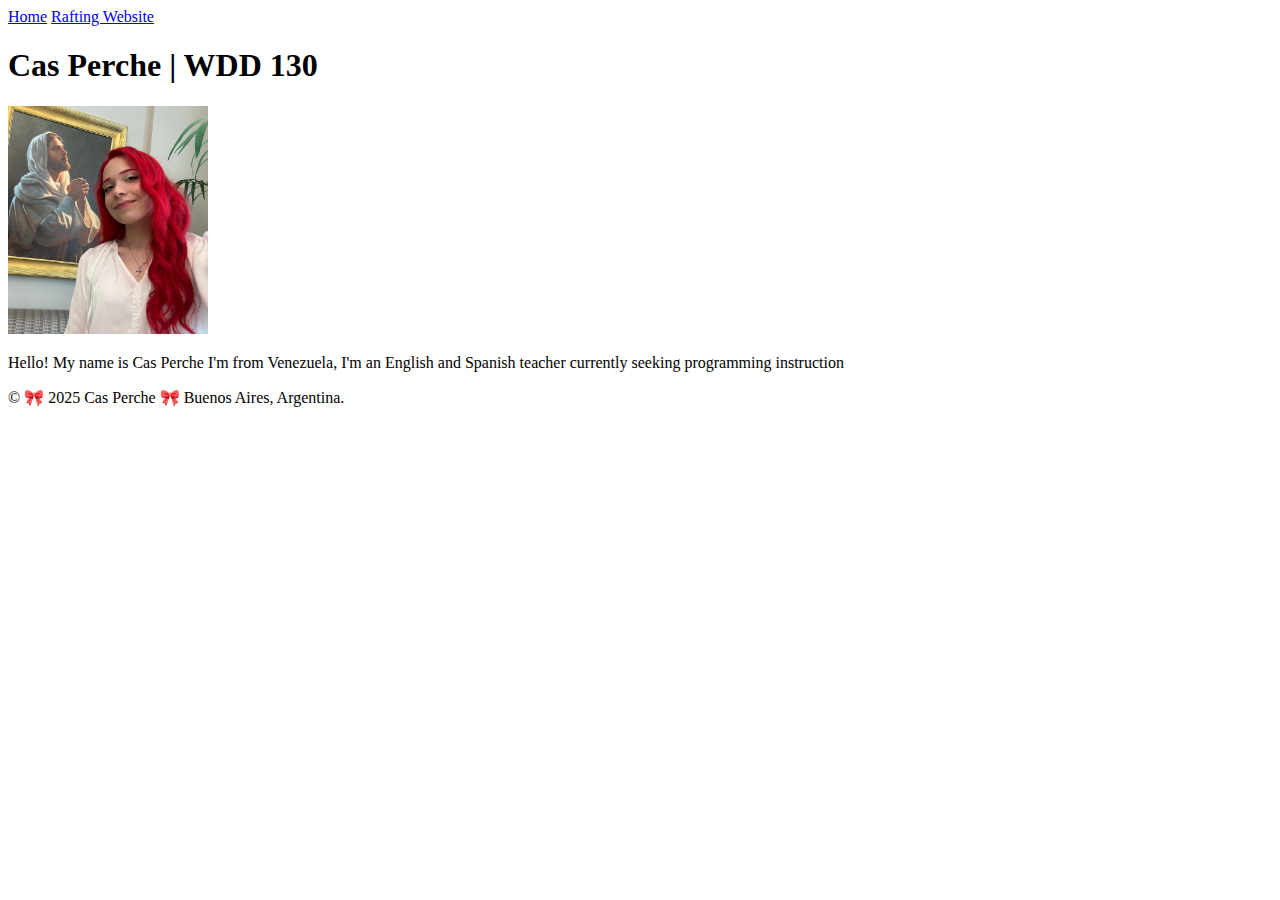
==== index.html @ 95a92a59 "first commit" ====
<!DOCTYPE html>
<html lang="en">
<head>
    <meta charset="UTF-8">
    <meta name="viewport" content="width=device-width, initial-scale=1.0">
    <title>Cas Perche - WDD130 </title>
</head>
<body>
    <header>
        <nav>
            <a href="#">Home</a>
            <a href="wwr/">Rafting Website</a>
        </nav>
    </header>

    <main>
        <h1>Cas Perche | WDD 130</h1>
<img src="profile.jpg" alt="Hello, my name is Cas Perche" width="200">
<p> </p>
<p>Hello! My name is Cas Perche I'm from Venezuela, I'm an English and Spanish teacher currently seeking programming instruction</p>
    </main>

    <footer>
        <p>&copy; 🎀 2025 Cas Perche 🎀 Buenos Aires, Argentina. </p>
    </footer>
</body>
</html>
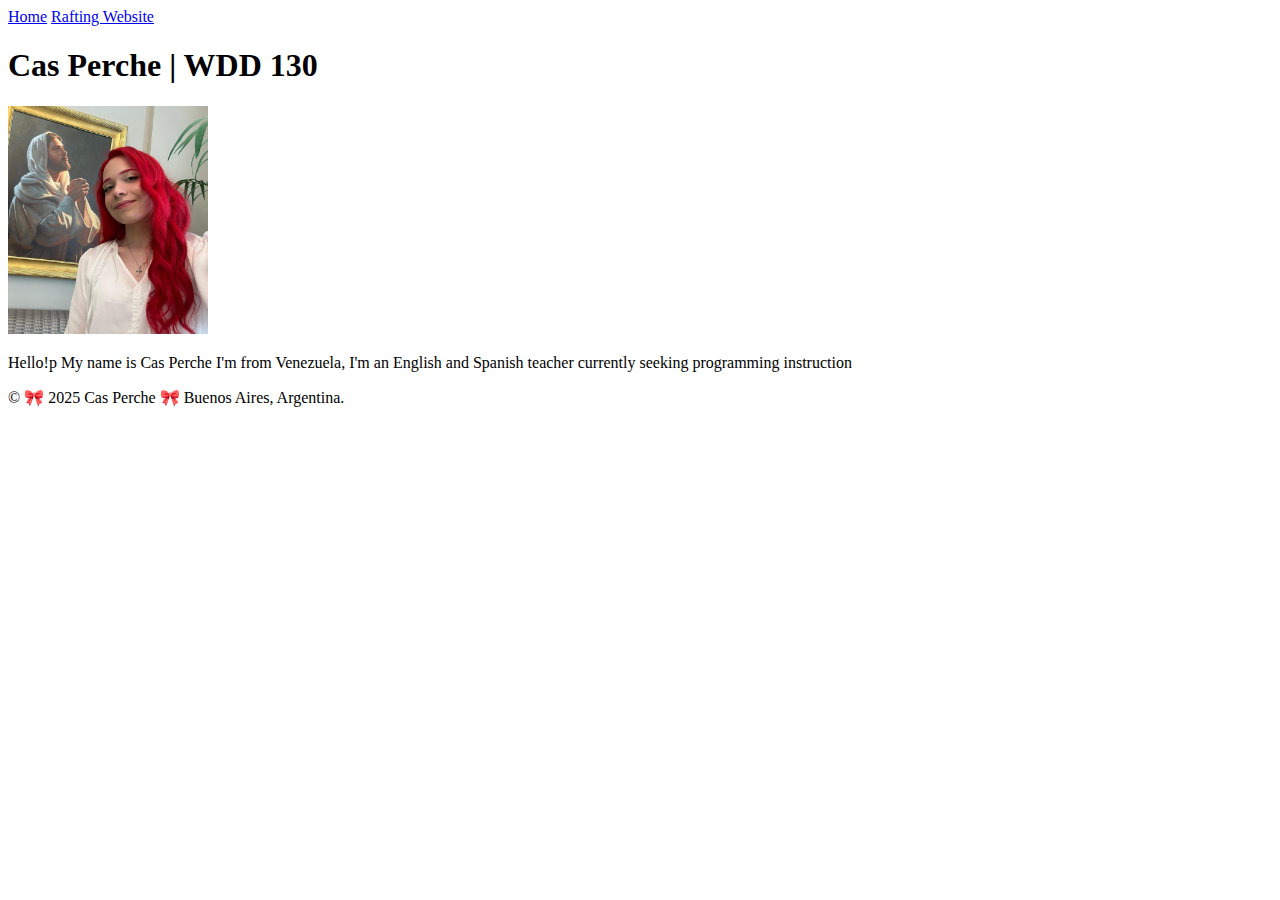
==== commit 245978aa: "commit inicial" ====
--- a/index.html
+++ b/index.html
@@ -16,8 +16,9 @@
     <main>
         <h1>Cas Perche | WDD 130</h1>
 <img src="profile.jpg" alt="Hello, my name is Cas Perche" width="200">
-<p> </p>
-<p>Hello! My name is Cas Perche I'm from Venezuela, I'm an English and Spanish teacher currently seeking programming instruction</p>
+<p>
+    Hello!p My name is Cas Perche I'm from Venezuela, I'm an English and Spanish teacher currently seeking programming instruction
+</p>
     </main>
 
     <footer>
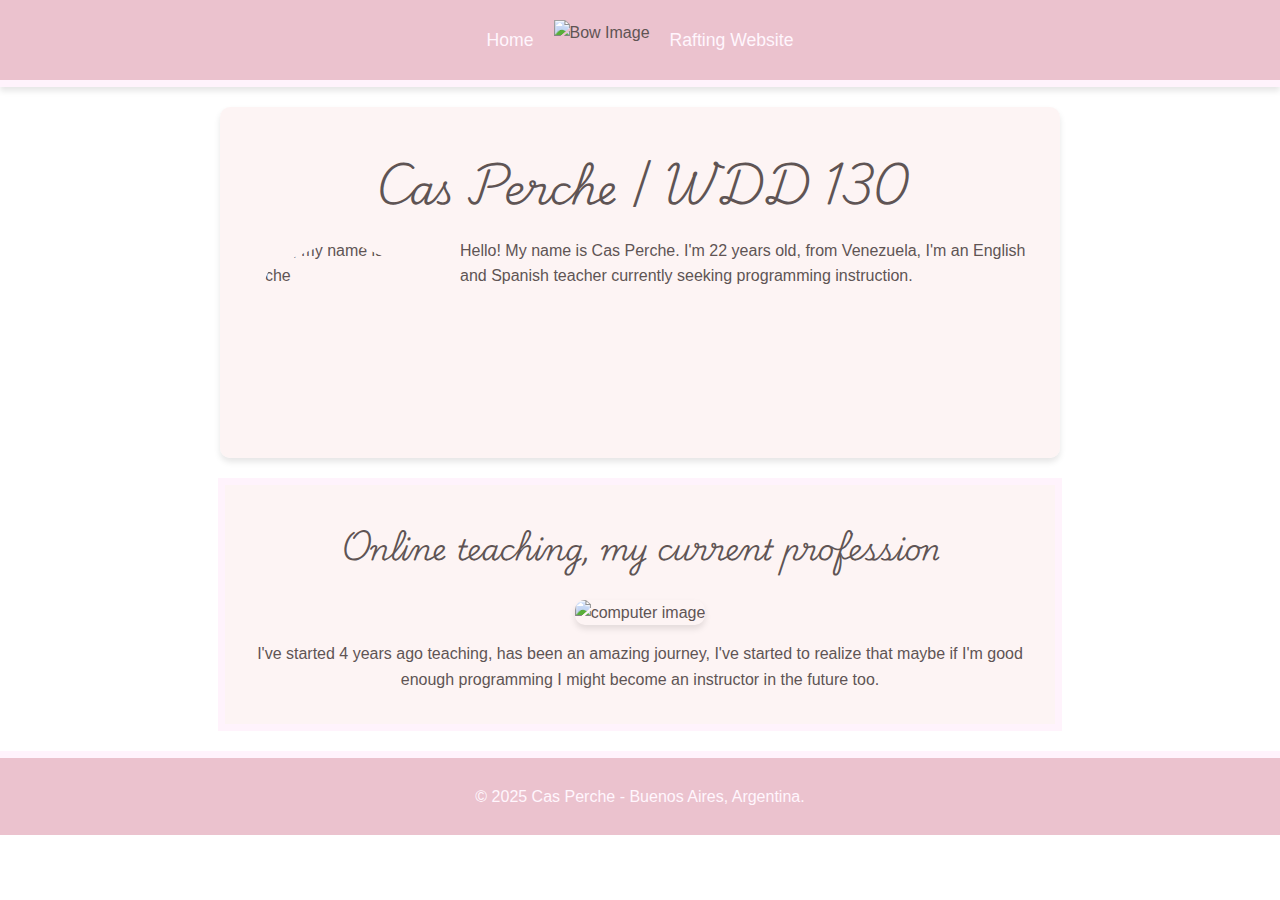
==== commit 192136a3: "week 02" ====
--- a/index.html
+++ b/index.html
@@ -3,28 +3,49 @@
 <head>
     <meta charset="UTF-8">
     <meta name="viewport" content="width=device-width, initial-scale=1.0">
-    <title>Cas Perche - WDD130 </title>
+    <meta name="description" content="Cas Perche's homepage for WDD 130. A portfolio showcasing my journey in web development.">
+    <meta name="author" content="Cas Perche">
+    <title>Cas Perche - WDD130</title>
+
+    <!-- Add Playwrite IN font link -->
+    <link rel="preconnect" href="https://fonts.googleapis.com">
+    <link rel="preconnect" href="https://fonts.gstatic.com" crossorigin>
+    <link href="https://fonts.googleapis.com/css2?family=Playwrite+IN:wght@100..400&display=swap" rel="stylesheet">
+
+    <link rel="stylesheet" href="styles.css">
 </head>
 <body>
     <header>
         <nav>
             <a href="#">Home</a>
+        </nav>
+        <img src="D:/Cas/BYU/wdd130/images/bow.png" alt="Bow Image" class="bow">
+        <nav>
             <a href="wwr/">Rafting Website</a>
         </nav>
     </header>
 
     <main>
-        <h1>Cas Perche | WDD 130</h1>
-<img src="profile.jpg" alt="Hello, my name is Cas Perche" width="200">
-<p>
-    Hello!p My name is Cas Perche I'm from Venezuela, I'm an English and Spanish teacher currently seeking programming instruction
-</p>
+        <h1 class="playwrite-in-title">Cas Perche | WDD 130</h1>
+        <img src="D:/Cas/BYU/wdd130/images/profile.jpg" alt="Hello, my name is Cas Perche" class="profile-pic">
+        <p>
+            Hello! My name is Cas Perche. I'm 22 years old, from Venezuela, I'm an English and Spanish teacher currently seeking programming instruction.
+        </p>
     </main>
 
+    <aside>
+        <h2 class="playwrite-in-title">Online teaching, my current profession</h2>
+        <img src="D:/Cas/BYU/wdd130/images/computer.jpg" alt="computer image" class="aside-img">
+        <p>
+            I've started 4 years ago teaching, has been an amazing journey, I've started to realize that maybe if I'm good enough programming I might become an instructor in the future too.
+        </p>
+    </aside>    
+
     <footer>
-        <p>&copy; 🎀 2025 Cas Perche 🎀 Buenos Aires, Argentina. </p>
+        <p>&copy;  2025 Cas Perche - Buenos Aires, Argentina.</p>
     </footer>
 </body>
 </html>
 
 
+
--- a/styles.css
+++ b/styles.css
@@ -0,0 +1,206 @@
+/* General Styles */
+body {
+    font-family: Arial, sans-serif;
+    line-height: 1.6;
+    margin: 0;
+    padding: 0;
+
+    /* Add a background image */
+    background: url('D:/Cas/BYU/wdd130/images/background.jpg') no-repeat center center fixed;
+    background-size: cover; /* Ensures the image covers the entire viewport */
+}
+
+/* Header Styles */
+header {
+    background: #ebc2ce; /* Soft pink background */
+    color: #5f5454; /* Dark text color */
+    padding: 20px 0; /* Increased padding for better spacing */
+    display: flex; /* Use flexbox for alignment */
+    align-items: center; /* Vertically centers items */
+    justify-content: center; /* Centers all items evenly */
+    box-shadow: 0 4px 6px rgba(0, 0, 0, 0.1); /* Subtle shadow for depth */
+    position: sticky; /* Keeps header at the top */
+    top: 0; /* Aligns sticky header to the top */
+    z-index: 1000; /* Ensures header stays on top of other elements */
+    border-bottom: 7px solid #fff3fc; /* Adds a bottom border */
+}
+
+/* Navigation Container */
+header nav {
+    display: flex; /* Flex container for the links */
+    align-items: center; /* Centers links vertically */
+    gap: 10px; /* Controls the spacing between items */
+}
+
+/* Navigation Links */
+header nav a {
+    color: #fff6fd; /* Dark gray link color */
+    text-decoration: none; /* Removes underline */
+    font-size: 1.1rem; /* Slightly larger font size */
+    font-weight: 500; /* Slightly bolder text */
+    transition: color 0.3s ease, transform 0.3s ease; /* Smooth hover effect */
+}
+
+header nav a:hover {
+    color: #333; /* Darker shade for hover effect */
+    text-decoration: underline; /* Adds underline on hover */
+    transform: scale(1.05); /* Slightly enlarges link on hover */
+}
+
+/* Center Image */
+header img.bow {
+    height: 40px; /* Set the desired height for the bow */
+    width: auto; /* Maintain aspect ratio */
+    margin: 0 20px; /* Adds space between image and links */
+}
+
+/* Main Content Styles */
+main {
+    max-width: 800px;
+    margin: 20px auto;
+    padding: 20px;
+    text-align: left;
+    color: #5f5454;
+    line-height: 1.6;
+    background-color: rgba(253, 241, 241, 0.8); /* Added slight background for readability */
+    border-radius: 10px; /* Rounded corners for aesthetic */
+    box-shadow: 0 4px 6px rgba(0, 0, 0, 0.1); /* Subtle shadow for separation */
+}
+
+/* Apply Playwrite IN font to main title */
+.playwrite-in-title {
+    text-align: center; /* Center-aligns the title */
+    margin-bottom: 20px; /* Adds spacing below the title */
+    font-family: 'Playwrite IN', serif; /* Apply Playwrite IN font */
+    font-optical-sizing: auto;
+    font-weight: 300; /* Adjust weight if needed */
+    font-size: 2.5rem; /* Main title font size */
+    color: #5f5454; /* Optional: Set a color for the title */
+}
+
+/* Adjust the size for the aside title */
+aside h2.playwrite-in-title {
+    font-size: 1.8rem; /* Smaller font size for the aside title */
+    font-weight: 300; /* Keep the same weight for consistency */
+    color: #5f5454; /* Optional: Set a color for the title */
+}
+
+/* Profile Image: Updated to Display a Heptagon Shape with Border */
+main img.profile-pic {
+    float: left; /* Float image to the left */
+    width: 200px; /* Fixed width for consistent appearance */
+    height: 200px; /* Fixed height for consistent aspect ratio */
+    margin-right: 20px; /* Add space between the image and the text */
+    object-fit: cover; /* Ensures the image fits proportionally within the shape */
+    box-sizing: border-box; /* Ensures border is included in the box size */
+
+    /* Applying clip-path to create a heptagon shape */
+    clip-path: polygon(
+        50% 0%,      /* Top vertex */
+        85% 15%,     /* Upper-right */
+        100% 50%,    /* Middle-right */
+        85% 85%,     /* Lower-right */
+        50% 100%,    /* Bottom */
+        15% 85%,     /* Lower-left */
+        0% 50%,      /* Middle-left */
+        15% 15%      /* Upper-left (optional for smooth connection) */
+    );
+    -webkit-clip-path: polygon(
+        50% 0%, 
+        85% 15%, 
+        100% 50%, 
+        85% 85%, 
+        50% 100%, 
+        15% 85%, 
+        0% 50%, 
+        15% 15%
+    );
+
+}
+
+/* Apply styles for when the profile image is not floating */
+@media (max-width: 600px) {
+    main img.profile-pic {
+        float: none; /* Remove float on smaller screens */
+        display: block;
+        margin: 0 auto 20px auto; /* Center the image */
+    }
+}
+
+/* Apply styles for when the profile image is not floating */
+@media (max-width: 600px) {
+    main img.profile-pic {
+        float: none; /* Remove float on smaller screens */
+        display: block;
+        margin: 0 auto 20px auto; /* Center the image */
+    }
+}
+
+/* Apply styles for when the profile image is not floating */
+@media (max-width: 600px) {
+    main img.profile-pic {
+        float: none; /* Remove float on smaller screens */
+        display: block;
+        margin: 0 auto 20px auto; /* Center the image */
+    }
+}
+
+/* Reset paragraph padding for cleaner layout */
+main p {
+    padding: 0;
+}
+
+/* Added clearfix for floated elements */
+main::after {
+    content: "";
+    display: table;
+    clear: both;
+}
+
+/* Aside Styles */
+aside {
+    width: 90%;
+    max-width: 800px;
+    margin: 20px auto;
+    border: 7px solid #fff3fc;
+    padding: 15px;
+    background-color:  rgba(253, 241, 241, 0.8);
+    color: #5f5454;
+    text-align: center;
+}
+
+aside img.aside-img {
+    width: 200px;
+    height: auto;
+    margin-top: 10px;
+    border-radius: 10px;
+    /* Added a subtle shadow for the image */
+    box-shadow: 0 4px 6px rgba(0, 0, 0, 0.1);
+}
+
+/* Footer Styles */
+footer {
+    clear: both; /* Ensure footer is below floated elements */
+    margin-top: 20px;
+    border-top: 7px solid #fff3fc;
+    text-align: center;
+    padding: 10px;
+    background-color: #ebc2ce;
+    color: #fff6fd;
+}
+
+/* Media Query for Smaller Screens */
+@media (max-width: 600px) {
+    /* Adjust profile image for smaller screens */
+    main img.profile-pic {
+        float: none; /* Remove float on smaller screens */
+        display: block;
+        margin: 0 auto 20px auto; /* Center the image */
+    }
+
+    /* Reduce aside image size on smaller screens */
+    aside img.aside-img {
+        width: 150px;
+    }
+}
+
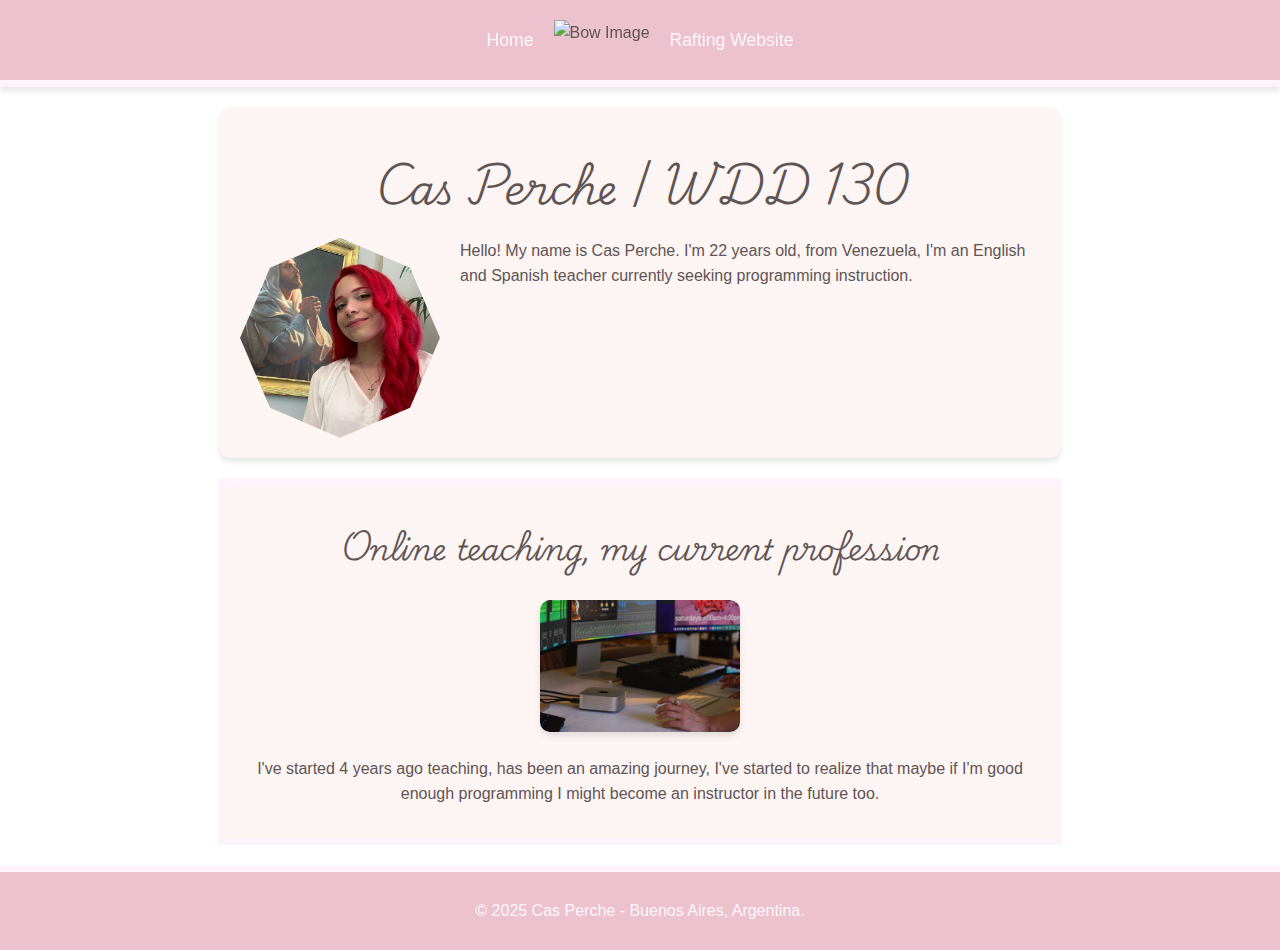
==== commit f8807f34: "week 02" ====
--- a/index.html
+++ b/index.html
@@ -12,14 +12,14 @@
     <link rel="preconnect" href="https://fonts.gstatic.com" crossorigin>
     <link href="https://fonts.googleapis.com/css2?family=Playwrite+IN:wght@100..400&display=swap" rel="stylesheet">
 
-    <link rel="stylesheet" href="styles.css">
+    <link rel="stylesheet" href="styles/styles.css">
 </head>
 <body>
     <header>
         <nav>
             <a href="#">Home</a>
         </nav>
-        <img src="D:/Cas/BYU/wdd130/images/bow.png" alt="Bow Image" class="bow">
+        <img src="images/bow.png" alt="Bow Image" class="bow">
         <nav>
             <a href="wwr/">Rafting Website</a>
         </nav>
@@ -27,7 +27,7 @@
 
     <main>
         <h1 class="playwrite-in-title">Cas Perche | WDD 130</h1>
-        <img src="D:/Cas/BYU/wdd130/images/profile.jpg" alt="Hello, my name is Cas Perche" class="profile-pic">
+        <img src="images/profile.jpg" alt="Hello, my name is Cas Perche" class="profile-pic">
         <p>
             Hello! My name is Cas Perche. I'm 22 years old, from Venezuela, I'm an English and Spanish teacher currently seeking programming instruction.
         </p>
@@ -35,7 +35,7 @@
 
     <aside>
         <h2 class="playwrite-in-title">Online teaching, my current profession</h2>
-        <img src="D:/Cas/BYU/wdd130/images/computer.jpg" alt="computer image" class="aside-img">
+        <img src="images/computer.jpg" alt="computer image" class="aside-img">
         <p>
             I've started 4 years ago teaching, has been an amazing journey, I've started to realize that maybe if I'm good enough programming I might become an instructor in the future too.
         </p>
--- a/styles/styles.css
+++ b/styles/styles.css
@@ -0,0 +1,206 @@
+/* General Styles */
+body {
+    font-family: Arial, sans-serif;
+    line-height: 1.6;
+    margin: 0;
+    padding: 0;
+
+    /* Add a background image */
+    background: url('D:/Cas/BYU/wdd130/images/background.jpg') no-repeat center center fixed;
+    background-size: cover; /* Ensures the image covers the entire viewport */
+}
+
+/* Header Styles */
+header {
+    background: #ebc2ce; /* Soft pink background */
+    color: #5f5454; /* Dark text color */
+    padding: 20px 0; /* Increased padding for better spacing */
+    display: flex; /* Use flexbox for alignment */
+    align-items: center; /* Vertically centers items */
+    justify-content: center; /* Centers all items evenly */
+    box-shadow: 0 4px 6px rgba(0, 0, 0, 0.1); /* Subtle shadow for depth */
+    position: sticky; /* Keeps header at the top */
+    top: 0; /* Aligns sticky header to the top */
+    z-index: 1000; /* Ensures header stays on top of other elements */
+    border-bottom: 7px solid #fff3fc; /* Adds a bottom border */
+}
+
+/* Navigation Container */
+header nav {
+    display: flex; /* Flex container for the links */
+    align-items: center; /* Centers links vertically */
+    gap: 10px; /* Controls the spacing between items */
+}
+
+/* Navigation Links */
+header nav a {
+    color: #fff6fd; /* Dark gray link color */
+    text-decoration: none; /* Removes underline */
+    font-size: 1.1rem; /* Slightly larger font size */
+    font-weight: 500; /* Slightly bolder text */
+    transition: color 0.3s ease, transform 0.3s ease; /* Smooth hover effect */
+}
+
+header nav a:hover {
+    color: #333; /* Darker shade for hover effect */
+    text-decoration: underline; /* Adds underline on hover */
+    transform: scale(1.05); /* Slightly enlarges link on hover */
+}
+
+/* Center Image */
+header img.bow {
+    height: 40px; /* Set the desired height for the bow */
+    width: auto; /* Maintain aspect ratio */
+    margin: 0 20px; /* Adds space between image and links */
+}
+
+/* Main Content Styles */
+main {
+    max-width: 800px;
+    margin: 20px auto;
+    padding: 20px;
+    text-align: left;
+    color: #5f5454;
+    line-height: 1.6;
+    background-color: rgba(253, 241, 241, 0.8); /* Added slight background for readability */
+    border-radius: 10px; /* Rounded corners for aesthetic */
+    box-shadow: 0 4px 6px rgba(0, 0, 0, 0.1); /* Subtle shadow for separation */
+}
+
+/* Apply Playwrite IN font to main title */
+.playwrite-in-title {
+    text-align: center; /* Center-aligns the title */
+    margin-bottom: 20px; /* Adds spacing below the title */
+    font-family: 'Playwrite IN', serif; /* Apply Playwrite IN font */
+    font-optical-sizing: auto;
+    font-weight: 300; /* Adjust weight if needed */
+    font-size: 2.5rem; /* Main title font size */
+    color: #5f5454; /* Optional: Set a color for the title */
+}
+
+/* Adjust the size for the aside title */
+aside h2.playwrite-in-title {
+    font-size: 1.8rem; /* Smaller font size for the aside title */
+    font-weight: 300; /* Keep the same weight for consistency */
+    color: #5f5454; /* Optional: Set a color for the title */
+}
+
+/* Profile Image: Updated to Display a Heptagon Shape with Border */
+main img.profile-pic {
+    float: left; /* Float image to the left */
+    width: 200px; /* Fixed width for consistent appearance */
+    height: 200px; /* Fixed height for consistent aspect ratio */
+    margin-right: 20px; /* Add space between the image and the text */
+    object-fit: cover; /* Ensures the image fits proportionally within the shape */
+    box-sizing: border-box; /* Ensures border is included in the box size */
+
+    /* Applying clip-path to create a heptagon shape */
+    clip-path: polygon(
+        50% 0%,      /* Top vertex */
+        85% 15%,     /* Upper-right */
+        100% 50%,    /* Middle-right */
+        85% 85%,     /* Lower-right */
+        50% 100%,    /* Bottom */
+        15% 85%,     /* Lower-left */
+        0% 50%,      /* Middle-left */
+        15% 15%      /* Upper-left (optional for smooth connection) */
+    );
+    -webkit-clip-path: polygon(
+        50% 0%, 
+        85% 15%, 
+        100% 50%, 
+        85% 85%, 
+        50% 100%, 
+        15% 85%, 
+        0% 50%, 
+        15% 15%
+    );
+
+}
+
+/* Apply styles for when the profile image is not floating */
+@media (max-width: 600px) {
+    main img.profile-pic {
+        float: none; /* Remove float on smaller screens */
+        display: block;
+        margin: 0 auto 20px auto; /* Center the image */
+    }
+}
+
+/* Apply styles for when the profile image is not floating */
+@media (max-width: 600px) {
+    main img.profile-pic {
+        float: none; /* Remove float on smaller screens */
+        display: block;
+        margin: 0 auto 20px auto; /* Center the image */
+    }
+}
+
+/* Apply styles for when the profile image is not floating */
+@media (max-width: 600px) {
+    main img.profile-pic {
+        float: none; /* Remove float on smaller screens */
+        display: block;
+        margin: 0 auto 20px auto; /* Center the image */
+    }
+}
+
+/* Reset paragraph padding for cleaner layout */
+main p {
+    padding: 0;
+}
+
+/* Added clearfix for floated elements */
+main::after {
+    content: "";
+    display: table;
+    clear: both;
+}
+
+/* Aside Styles */
+aside {
+    width: 90%;
+    max-width: 800px;
+    margin: 20px auto;
+    border: 7px solid #fff3fc;
+    padding: 15px;
+    background-color:  rgba(253, 241, 241, 0.8);
+    color: #5f5454;
+    text-align: center;
+}
+
+aside img.aside-img {
+    width: 200px;
+    height: auto;
+    margin-top: 10px;
+    border-radius: 10px;
+    /* Added a subtle shadow for the image */
+    box-shadow: 0 4px 6px rgba(0, 0, 0, 0.1);
+}
+
+/* Footer Styles */
+footer {
+    clear: both; /* Ensure footer is below floated elements */
+    margin-top: 20px;
+    border-top: 7px solid #fff3fc;
+    text-align: center;
+    padding: 10px;
+    background-color: #ebc2ce;
+    color: #fff6fd;
+}
+
+/* Media Query for Smaller Screens */
+@media (max-width: 600px) {
+    /* Adjust profile image for smaller screens */
+    main img.profile-pic {
+        float: none; /* Remove float on smaller screens */
+        display: block;
+        margin: 0 auto 20px auto; /* Center the image */
+    }
+
+    /* Reduce aside image size on smaller screens */
+    aside img.aside-img {
+        width: 150px;
+    }
+}
+
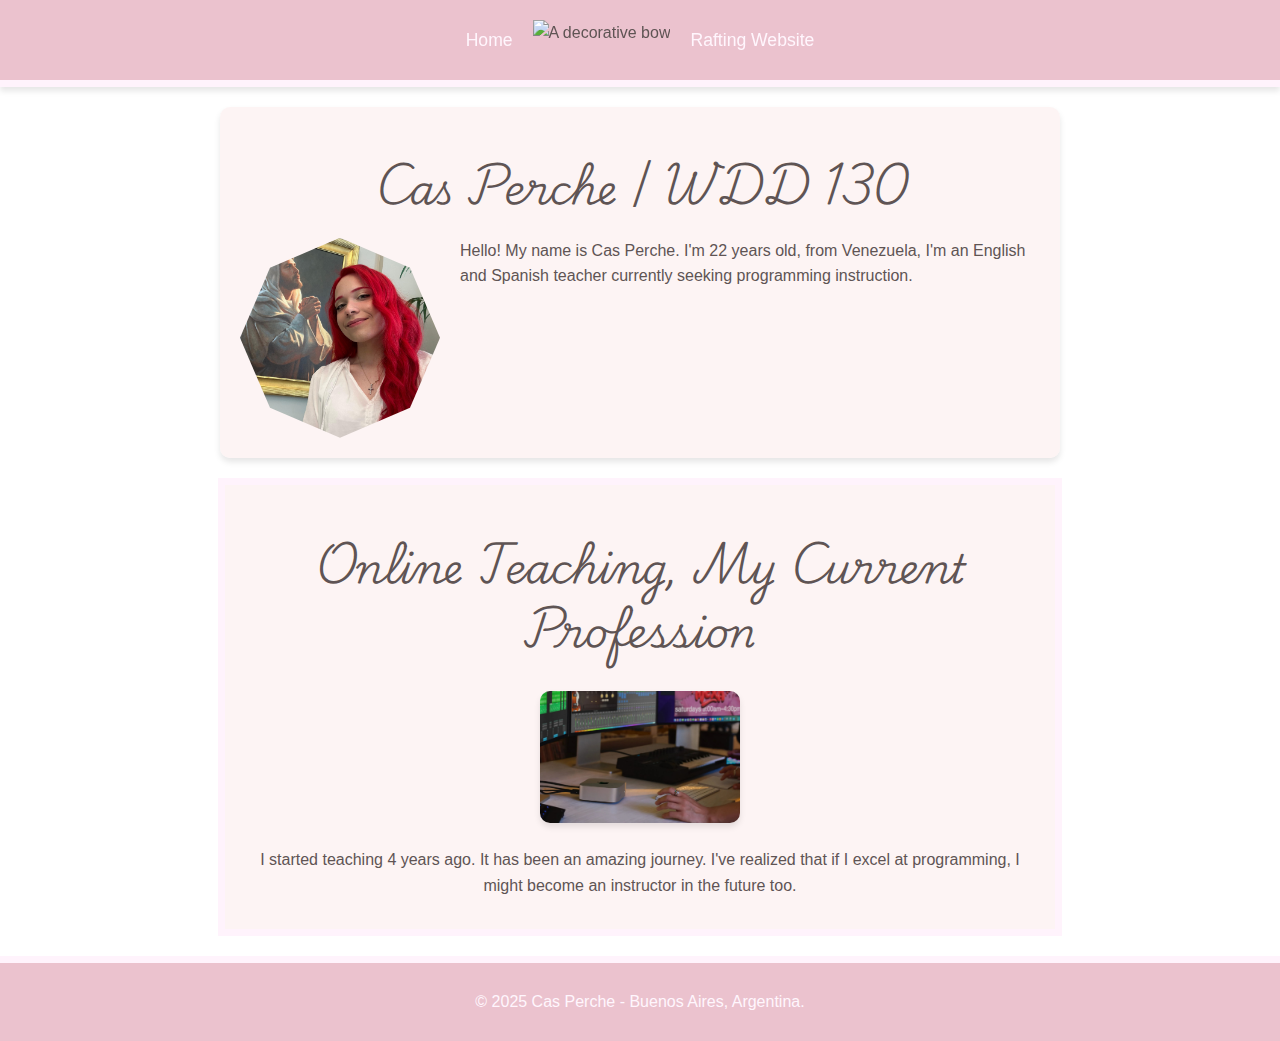
==== commit e602a033: "Week 02 fix" ====
--- a/index.html
+++ b/index.html
@@ -15,37 +15,34 @@
     <link rel="stylesheet" href="styles/styles.css">
 </head>
 <body>
-    <header>
-        <nav>
+    <header role="banner">
+        <nav role="navigation">
             <a href="#">Home</a>
         </nav>
-        <img src="images/bow.png" alt="Bow Image" class="bow">
-        <nav>
+        <img src="images/bow.png" alt="A decorative bow" class="bow">
+        <nav role="navigation">
             <a href="wwr/">Rafting Website</a>
         </nav>
     </header>
 
-    <main>
+    <main role="main">
         <h1 class="playwrite-in-title">Cas Perche | WDD 130</h1>
-        <img src="images/profile.jpg" alt="Hello, my name is Cas Perche" class="profile-pic">
+        <img src="images/profile.jpg" alt="Cas Perche's profile picture" class="profile-pic">
         <p>
             Hello! My name is Cas Perche. I'm 22 years old, from Venezuela, I'm an English and Spanish teacher currently seeking programming instruction.
         </p>
     </main>
 
     <aside>
-        <h2 class="playwrite-in-title">Online teaching, my current profession</h2>
-        <img src="images/computer.jpg" alt="computer image" class="aside-img">
+        <h2 class="playwrite-in-title">Online Teaching, My Current Profession</h2>
+        <img src="images/computer.jpg" alt="A computer on a desk" class="aside-img">
         <p>
-            I've started 4 years ago teaching, has been an amazing journey, I've started to realize that maybe if I'm good enough programming I might become an instructor in the future too.
+            I started teaching 4 years ago. It has been an amazing journey. I've realized that if I excel at programming, I might become an instructor in the future too.
         </p>
     </aside>    
 
     <footer>
-        <p>&copy;  2025 Cas Perche - Buenos Aires, Argentina.</p>
+        <p>&copy; 2025 Cas Perche - Buenos Aires, Argentina.</p>
     </footer>
 </body>
 </html>
-
-
-
--- a/styles/styles.css
+++ b/styles/styles.css
@@ -4,54 +4,47 @@
     line-height: 1.6;
     margin: 0;
     padding: 0;
-
-    /* Add a background image */
-    background: url('D:/Cas/BYU/wdd130/images/background.jpg') no-repeat center center fixed;
-    background-size: cover; /* Ensures the image covers the entire viewport */
 }
 
 /* Header Styles */
 header {
-    background: #ebc2ce; /* Soft pink background */
-    color: #5f5454; /* Dark text color */
-    padding: 20px 0; /* Increased padding for better spacing */
-    display: flex; /* Use flexbox for alignment */
-    align-items: center; /* Vertically centers items */
-    justify-content: center; /* Centers all items evenly */
-    box-shadow: 0 4px 6px rgba(0, 0, 0, 0.1); /* Subtle shadow for depth */
-    position: sticky; /* Keeps header at the top */
-    top: 0; /* Aligns sticky header to the top */
-    z-index: 1000; /* Ensures header stays on top of other elements */
-    border-bottom: 7px solid #fff3fc; /* Adds a bottom border */
+    background: #ebc2ce;
+    color: #5f5454;
+    padding: 20px 0;
+    display: flex;
+    align-items: center;
+    justify-content: center;
+    box-shadow: 0 4px 6px rgba(0, 0, 0, 0.1);
+    position: sticky;
+    top: 0;
+    z-index: 1000;
+    border-bottom: 7px solid #fff3fc;
 }
 
-/* Navigation Container */
 header nav {
-    display: flex; /* Flex container for the links */
-    align-items: center; /* Centers links vertically */
-    gap: 10px; /* Controls the spacing between items */
+    display: flex;
+    align-items: center;
+    gap: 10px;
 }
 
-/* Navigation Links */
 header nav a {
-    color: #fff6fd; /* Dark gray link color */
-    text-decoration: none; /* Removes underline */
-    font-size: 1.1rem; /* Slightly larger font size */
-    font-weight: 500; /* Slightly bolder text */
-    transition: color 0.3s ease, transform 0.3s ease; /* Smooth hover effect */
+    color: #fff6fd;
+    text-decoration: none;
+    font-size: 1.1rem;
+    font-weight: 500;
+    transition: color 0.3s ease, transform 0.3s ease;
 }
 
 header nav a:hover {
-    color: #333; /* Darker shade for hover effect */
-    text-decoration: underline; /* Adds underline on hover */
-    transform: scale(1.05); /* Slightly enlarges link on hover */
+    color: #333;
+    text-decoration: underline;
+    transform: scale(1.05);
 }
 
-/* Center Image */
 header img.bow {
-    height: 40px; /* Set the desired height for the bow */
-    width: auto; /* Maintain aspect ratio */
-    margin: 0 20px; /* Adds space between image and links */
+    height: 40px;
+    width: auto;
+    margin: 0 20px;
 }
 
 /* Main Content Styles */
@@ -61,96 +54,35 @@
     padding: 20px;
     text-align: left;
     color: #5f5454;
-    line-height: 1.6;
-    background-color: rgba(253, 241, 241, 0.8); /* Added slight background for readability */
-    border-radius: 10px; /* Rounded corners for aesthetic */
-    box-shadow: 0 4px 6px rgba(0, 0, 0, 0.1); /* Subtle shadow for separation */
+    background-color: rgba(253, 241, 241, 0.8);
+    border-radius: 10px;
+    box-shadow: 0 4px 6px rgba(0, 0, 0, 0.1);
 }
 
-/* Apply Playwrite IN font to main title */
 .playwrite-in-title {
-    text-align: center; /* Center-aligns the title */
-    margin-bottom: 20px; /* Adds spacing below the title */
-    font-family: 'Playwrite IN', serif; /* Apply Playwrite IN font */
-    font-optical-sizing: auto;
-    font-weight: 300; /* Adjust weight if needed */
-    font-size: 2.5rem; /* Main title font size */
-    color: #5f5454; /* Optional: Set a color for the title */
+    text-align: center;
+    margin-bottom: 20px;
+    font-family: 'Playwrite IN', serif;
+    font-weight: 300;
+    font-size: 2.5rem;
+    color: #5f5454;
 }
 
-/* Adjust the size for the aside title */
-aside h2.playwrite-in-title {
-    font-size: 1.8rem; /* Smaller font size for the aside title */
-    font-weight: 300; /* Keep the same weight for consistency */
-    color: #5f5454; /* Optional: Set a color for the title */
+/* Profile Image */
+main img.profile-pic {
+    float: left;
+    width: 200px;
+    height: 200px;
+    margin-right: 20px;
+    object-fit: cover;
+    -webkit-clip-path: polygon(50% 0%, 85% 15%, 100% 50%, 85% 85%, 50% 100%, 15% 85%, 0% 50%, 15% 15%);
+    clip-path: polygon(50% 0%, 85% 15%, 100% 50%, 85% 85%, 50% 100%, 15% 85%, 0% 50%, 15% 15%);
 }
 
-/* Profile Image: Updated to Display a Heptagon Shape with Border */
-main img.profile-pic {
-    float: left; /* Float image to the left */
-    width: 200px; /* Fixed width for consistent appearance */
-    height: 200px; /* Fixed height for consistent aspect ratio */
-    margin-right: 20px; /* Add space between the image and the text */
-    object-fit: cover; /* Ensures the image fits proportionally within the shape */
-    box-sizing: border-box; /* Ensures border is included in the box size */
-
-    /* Applying clip-path to create a heptagon shape */
-    clip-path: polygon(
-        50% 0%,      /* Top vertex */
-        85% 15%,     /* Upper-right */
-        100% 50%,    /* Middle-right */
-        85% 85%,     /* Lower-right */
-        50% 100%,    /* Bottom */
-        15% 85%,     /* Lower-left */
-        0% 50%,      /* Middle-left */
-        15% 15%      /* Upper-left (optional for smooth connection) */
-    );
-    -webkit-clip-path: polygon(
-        50% 0%, 
-        85% 15%, 
-        100% 50%, 
-        85% 85%, 
-        50% 100%, 
-        15% 85%, 
-        0% 50%, 
-        15% 15%
-    );
-
-}
-
-/* Apply styles for when the profile image is not floating */
-@media (max-width: 600px) {
-    main img.profile-pic {
-        float: none; /* Remove float on smaller screens */
-        display: block;
-        margin: 0 auto 20px auto; /* Center the image */
-    }
-}
-
-/* Apply styles for when the profile image is not floating */
-@media (max-width: 600px) {
-    main img.profile-pic {
-        float: none; /* Remove float on smaller screens */
-        display: block;
-        margin: 0 auto 20px auto; /* Center the image */
-    }
-}
-
-/* Apply styles for when the profile image is not floating */
-@media (max-width: 600px) {
-    main img.profile-pic {
-        float: none; /* Remove float on smaller screens */
-        display: block;
-        margin: 0 auto 20px auto; /* Center the image */
-    }
-}
-
-/* Reset paragraph padding for cleaner layout */
 main p {
     padding: 0;
 }
 
-/* Added clearfix for floated elements */
 main::after {
     content: "";
     display: table;
@@ -164,7 +96,7 @@
     margin: 20px auto;
     border: 7px solid #fff3fc;
     padding: 15px;
-    background-color:  rgba(253, 241, 241, 0.8);
+    background-color: rgba(253, 241, 241, 0.8);
     color: #5f5454;
     text-align: center;
 }
@@ -174,13 +106,12 @@
     height: auto;
     margin-top: 10px;
     border-radius: 10px;
-    /* Added a subtle shadow for the image */
     box-shadow: 0 4px 6px rgba(0, 0, 0, 0.1);
 }
 
 /* Footer Styles */
 footer {
-    clear: both; /* Ensure footer is below floated elements */
+    clear: both;
     margin-top: 20px;
     border-top: 7px solid #fff3fc;
     text-align: center;
@@ -191,16 +122,13 @@
 
 /* Media Query for Smaller Screens */
 @media (max-width: 600px) {
-    /* Adjust profile image for smaller screens */
     main img.profile-pic {
-        float: none; /* Remove float on smaller screens */
+        float: none;
         display: block;
-        margin: 0 auto 20px auto; /* Center the image */
+        margin: 0 auto 20px auto;
     }
 
-    /* Reduce aside image size on smaller screens */
     aside img.aside-img {
         width: 150px;
     }
-}
-
+}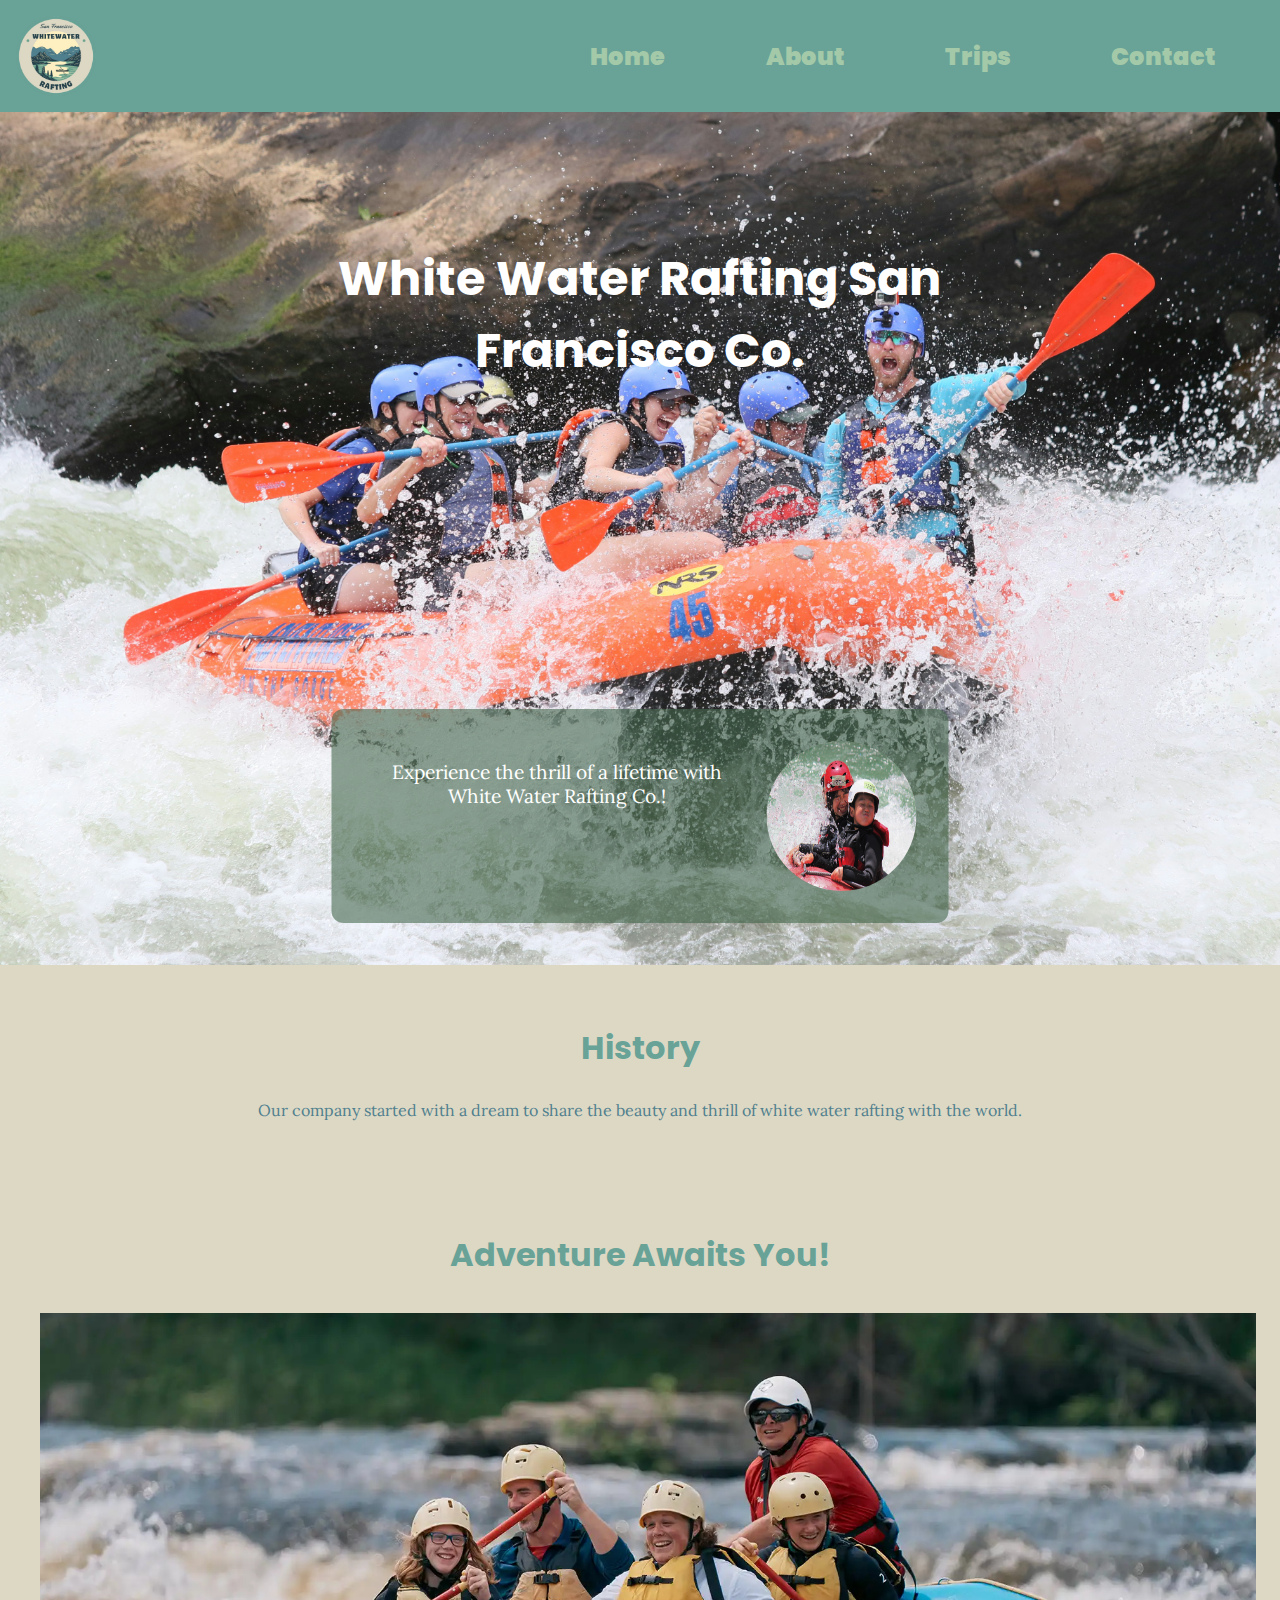
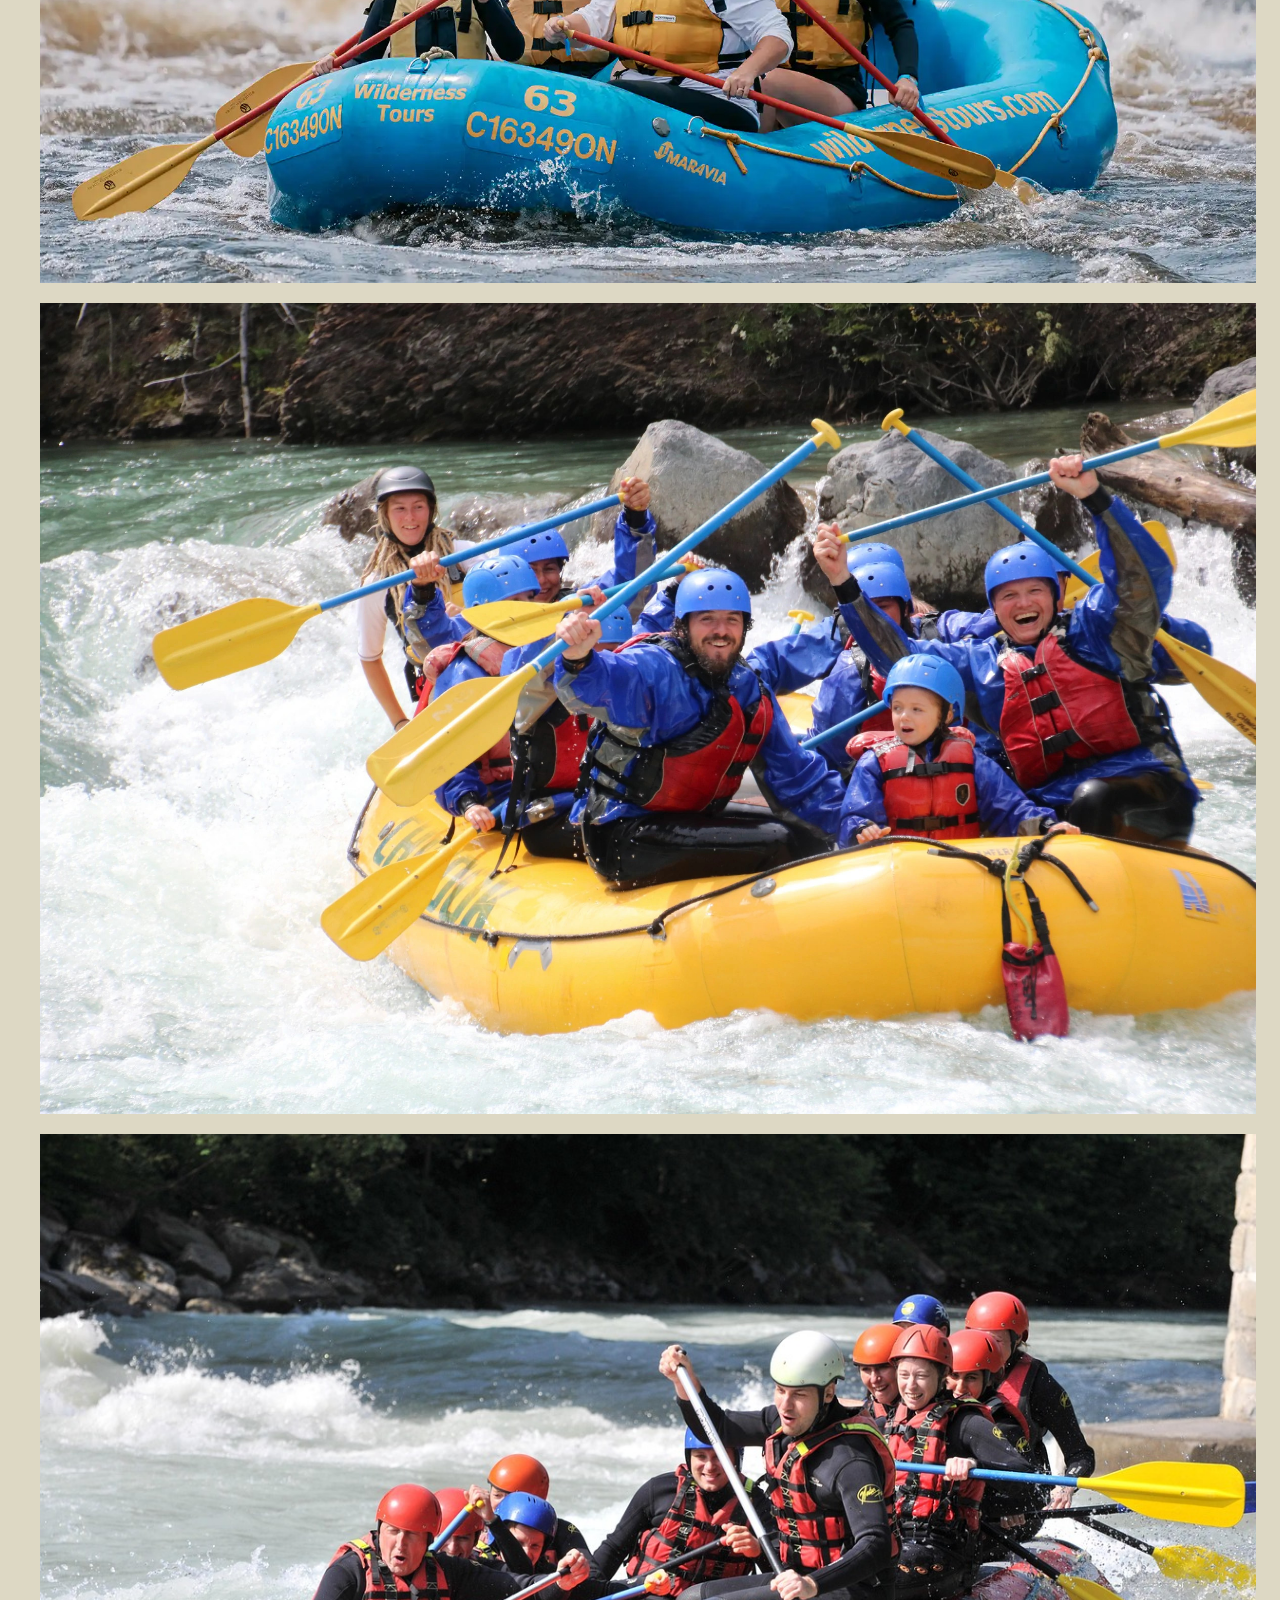
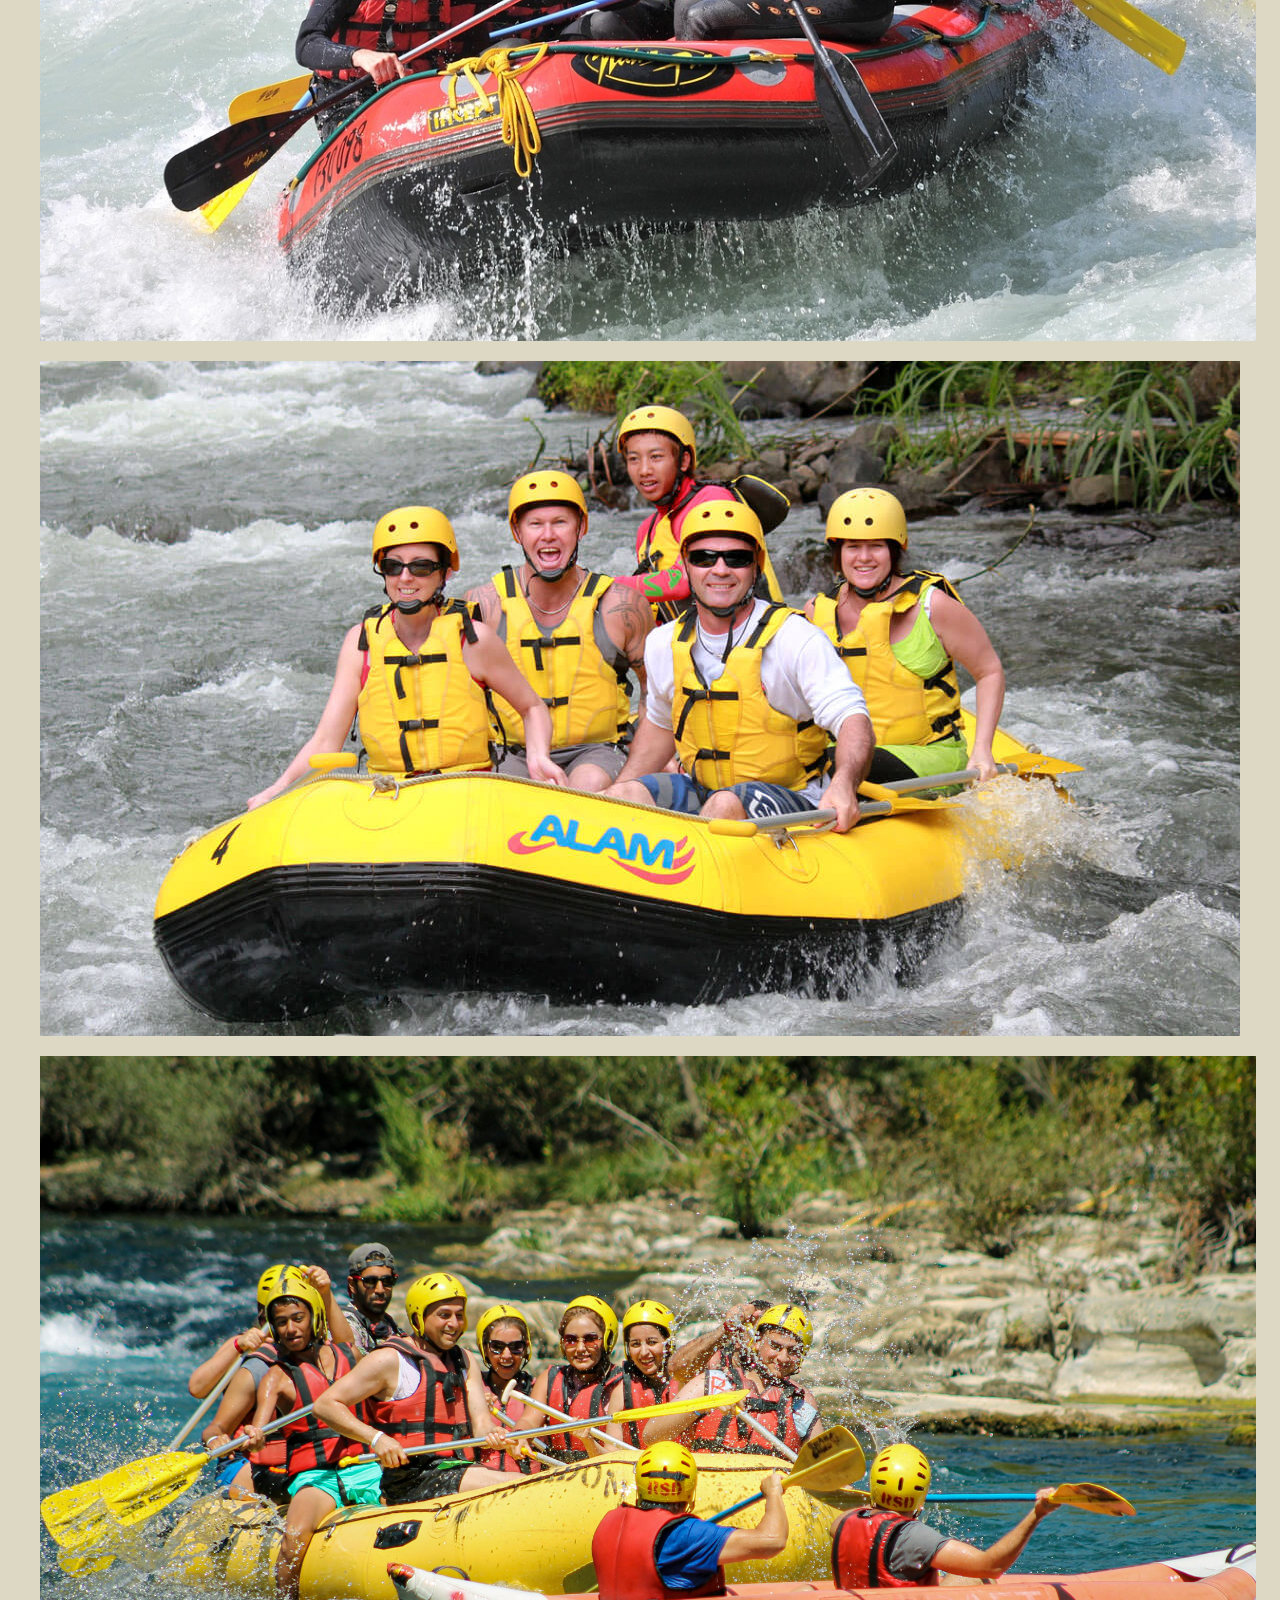
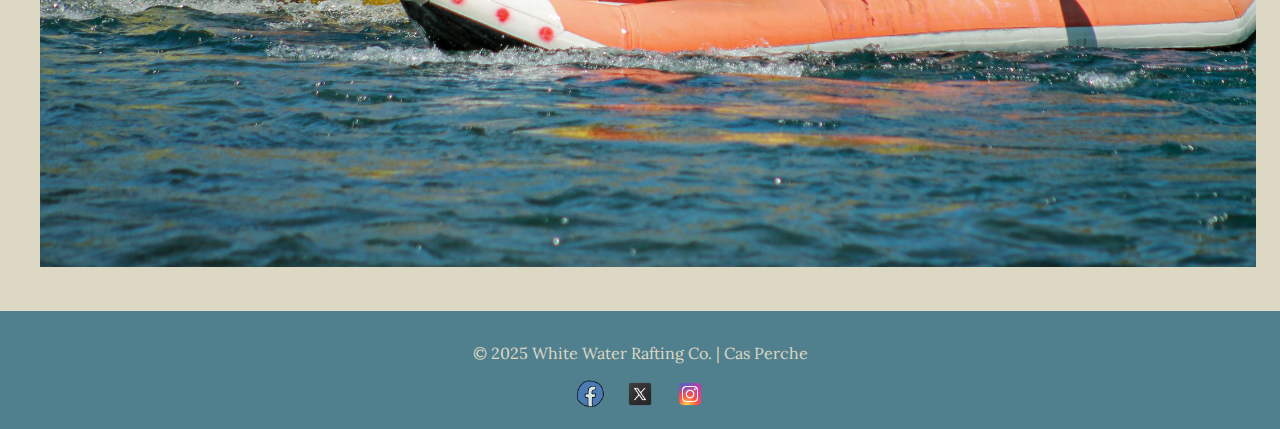
==== commit 1783e75c: "week 3" ====
--- a/index.html
+++ b/index.html
@@ -1,48 +1,61 @@
 <!DOCTYPE html>
 <html lang="en">
 <head>
-    <meta charset="UTF-8">
-    <meta name="viewport" content="width=device-width, initial-scale=1.0">
-    <meta name="description" content="Cas Perche's homepage for WDD 130. A portfolio showcasing my journey in web development.">
-    <meta name="author" content="Cas Perche">
-    <title>Cas Perche - WDD130</title>
-
-    <!-- Add Playwrite IN font link -->
-    <link rel="preconnect" href="https://fonts.googleapis.com">
-    <link rel="preconnect" href="https://fonts.gstatic.com" crossorigin>
-    <link href="https://fonts.googleapis.com/css2?family=Playwrite+IN:wght@100..400&display=swap" rel="stylesheet">
-
-    <link rel="stylesheet" href="styles/styles.css">
+  <meta charset="UTF-8">
+  <meta name="viewport" content="width=device-width, initial-scale=1.0">
+  <title>About Us - White Water Rafting</title>
+  <!-- Google Fonts -->
+  <link href="https://fonts.googleapis.com/css2?family=Poppins:wght@400;700&family=Lora:wght@400;700&display=swap" rel="stylesheet">
+  <!-- CSS -->
+  <link rel="stylesheet" href="styles/rafting.css">
 </head>
 <body>
-    <header role="banner">
-        <nav role="navigation">
-            <a href="#">Home</a>
-        </nav>
-        <img src="images/bow.png" alt="A decorative bow" class="bow">
-        <nav role="navigation">
-            <a href="wwr/">Rafting Website</a>
-        </nav>
-    </header>
+  <!-- Header Section -->
+  <header>
+    <img src="images/logo.png" alt="White Water Rafting Logo" class="logo">
+    <nav>
+      <a href="index.html">Home</a>
+      <a href="about.html">About</a>
+      <a href="trips.html">Trips</a>
+      <a href="contact.html">Contact</a>
+    </nav>
+  </header>
 
-    <main role="main">
-        <h1 class="playwrite-in-title">Cas Perche | WDD 130</h1>
-        <img src="images/profile.jpg" alt="Cas Perche's profile picture" class="profile-pic">
-        <p>
-            Hello! My name is Cas Perche. I'm 22 years old, from Venezuela, I'm an English and Spanish teacher currently seeking programming instruction.
-        </p>
-    </main>
+  <!-- Main Section -->
+  <main>
+    <!-- Hero Section -->
+    <div class="hero">
+      <img src="images/hero.jpg" alt="Rafting Adventure" class="hero-img">
+      <h1>White Water Rafting San Francisco Co.</h1>
+      <article>
+        <img src="images/happy-client.jpg" alt="Happy Client" class="article-img">
+        <p>Experience the thrill of a lifetime with White Water Rafting Co.!</p>
+      </article>
+    </div>
 
-    <aside>
-        <h2 class="playwrite-in-title">Online Teaching, My Current Profession</h2>
-        <img src="images/computer.jpg" alt="A computer on a desk" class="aside-img">
-        <p>
-            I started teaching 4 years ago. It has been an amazing journey. I've realized that if I excel at programming, I might become an instructor in the future too.
-        </p>
-    </aside>    
+    <!-- History Section -->
+    <section>
+      <h2>History</h2>
+      <p>Our company started with a dream to share the beauty and thrill of white water rafting with the world.</p>
+    </section>
 
-    <footer>
-        <p>&copy; 2025 Cas Perche - Buenos Aires, Argentina.</p>
-    </footer>
+    <!-- Adventure Section -->
+    <section>
+      <h2>Adventure Awaits You!</h2>
+      <img src="images/rafting1.jpg" alt="Rafting Adventure 1">
+      <img src="images/rafting2.jpg" alt="Rafting Adventure 2">
+      <img src="images/rafting3.jpg" alt="Rafting Adventure 3">
+      <img src="images/rafting4.jpg" alt="Rafting Adventure 4">
+      <img src="images/rafting5.jpg" alt="Rafting Adventure 5">
+    </section>
+  </main>
+
+  <!-- Footer Section -->
+  <footer>
+    <p>© 2025 White Water Rafting Co. | Cas Perche</p>
+    <a href="#"><img src="images/facebook-icon.png" alt="Facebook"></a>
+    <a href="#"><img src="images/twitter-icon.png" alt="Twitter"></a>
+    <a href="#"><img src="images/instagram-icon.png" alt="Instagram"></a>
+  </footer>
 </body>
 </html>
--- a/styles/rafting.css
+++ b/styles/rafting.css
@@ -0,0 +1,128 @@
+/* Root Variables for Colors and Fonts */
+:root {
+  --white-color: #ffffff; /* Simple white */
+  --primary-color: #DDD8C4; /* Light beige */
+  --secondary-color: #A3C9A8; /* Soft green */
+  --accent1-color: #69A297; /* Dark teal green */
+  --accent2-color: #50808E; /* Deep blue-gray */
+  --heading-font: 'Poppins', sans-serif;
+  --text-font: 'Lora', serif;
+}
+
+/* General Styles */
+body {
+  font-family: var(--text-font);
+  margin: 0;
+  padding: 0;
+  color: var(--accent2-color);
+  background-color: var(--primary-color);
+}
+
+header {
+  background-color: var(--accent1-color);
+  color: var(--secondary-color);
+  padding: 1rem;
+  display: flex;
+  align-items: center;
+  justify-content: space-between;
+}
+
+header .logo {
+  height: 80px;
+}
+
+nav a {
+  color: var(--secondary-color);
+  margin: 0 3rem;
+  text-decoration: none;
+  font-family: var(--heading-font);
+  font-weight: 900;
+  font-size: 1.5rem;
+}
+
+nav a:hover {
+  color: var(--accent2-color);
+}
+
+.hero {
+  position: relative; /* Makes the hero a positioning context */
+  text-align: center;
+  color: var(--secondary-color);
+}
+
+.hero-img {
+  width: 100%;
+  height: auto;
+  display: block;
+}
+
+.hero h1 {
+  position: absolute;
+  top: 20%;
+  left: 50%;
+  transform: translate(-50%, -50%);
+  font-family: var(--heading-font);
+  font-size: 3rem;
+  color: var(--white-color);
+}
+
+article {
+  position: absolute;
+  bottom: 5%; 
+  left: 50%; 
+  transform: translateX(-50%); 
+  background-color: rgba(68, 104, 76, 0.6); 
+  padding: 2rem; 
+  border-radius: 12px; 
+  color: var(--white-color); 
+  max-width: 600px; 
+  text-align: center; 
+  font-size: 1.2rem; 
+}
+
+.article-img {
+  float: right;
+  margin-left: 1rem;
+  border-radius: 50%;
+  width: 150px; /* Image size */
+  height: 150px;
+}
+
+section {
+  padding: 2rem;
+}
+
+section h2 {
+  font-family: var(--heading-font);
+  font-size: 2rem;
+  color: var(--accent1-color);
+  text-align: center;
+}
+
+section p {
+  font-family: var(--text-font);
+  line-height: 1.6;
+  text-align: center;
+}
+
+section img {
+  max-width: 100%;
+  margin: 0.5rem;
+  display: inline-block;
+}
+
+footer {
+  background-color: var(--accent2-color);
+  color: var(--primary-color);
+  text-align: center;
+  padding: 1rem;
+}
+
+footer a img {
+  height: 30px;
+  margin: 0 0.5rem;
+}
+
+footer a {
+  text-decoration: none;
+}
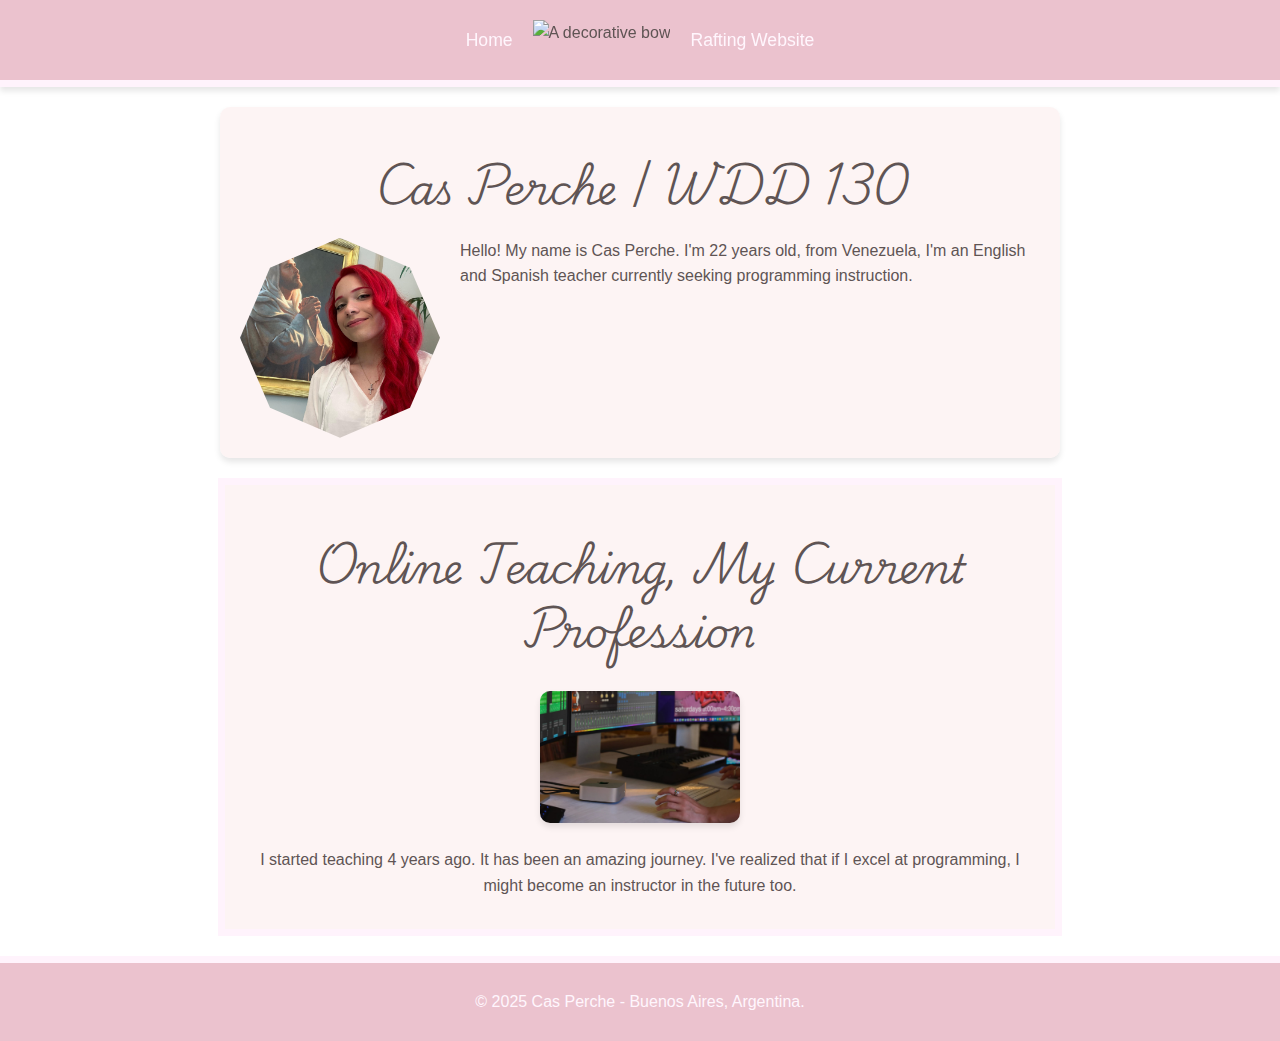
==== commit b24326fd: "restored profile" ====
--- a/index.html
+++ b/index.html
@@ -1,61 +1,48 @@
 <!DOCTYPE html>
 <html lang="en">
 <head>
-  <meta charset="UTF-8">
-  <meta name="viewport" content="width=device-width, initial-scale=1.0">
-  <title>About Us - White Water Rafting</title>
-  <!-- Google Fonts -->
-  <link href="https://fonts.googleapis.com/css2?family=Poppins:wght@400;700&family=Lora:wght@400;700&display=swap" rel="stylesheet">
-  <!-- CSS -->
-  <link rel="stylesheet" href="styles/rafting.css">
+    <meta charset="UTF-8">
+    <meta name="viewport" content="width=device-width, initial-scale=1.0">
+    <meta name="description" content="Cas Perche's homepage for WDD 130. A portfolio showcasing my journey in web development.">
+    <meta name="author" content="Cas Perche">
+    <title>Cas Perche - WDD130</title>
+
+    <!-- Add Playwrite IN font link -->
+    <link rel="preconnect" href="https://fonts.googleapis.com">
+    <link rel="preconnect" href="https://fonts.gstatic.com" crossorigin>
+    <link href="https://fonts.googleapis.com/css2?family=Playwrite+IN:wght@100..400&display=swap" rel="stylesheet">
+
+    <link rel="stylesheet" href="styles/styles.css">
 </head>
 <body>
-  <!-- Header Section -->
-  <header>
-    <img src="images/logo.png" alt="White Water Rafting Logo" class="logo">
-    <nav>
-      <a href="index.html">Home</a>
-      <a href="about.html">About</a>
-      <a href="trips.html">Trips</a>
-      <a href="contact.html">Contact</a>
-    </nav>
-  </header>
+    <header role="banner">
+        <nav role="navigation">
+            <a href="#">Home</a>
+        </nav>
+        <img src="images/bow.png" alt="A decorative bow" class="bow">
+        <nav role="navigation">
+            <a href="wwr/">Rafting Website</a>
+        </nav>
+    </header>
 
-  <!-- Main Section -->
-  <main>
-    <!-- Hero Section -->
-    <div class="hero">
-      <img src="images/hero.jpg" alt="Rafting Adventure" class="hero-img">
-      <h1>White Water Rafting San Francisco Co.</h1>
-      <article>
-        <img src="images/happy-client.jpg" alt="Happy Client" class="article-img">
-        <p>Experience the thrill of a lifetime with White Water Rafting Co.!</p>
-      </article>
-    </div>
+    <main role="main">
+        <h1 class="playwrite-in-title">Cas Perche | WDD 130</h1>
+        <img src="images/profile.jpg" alt="Cas Perche's profile picture" class="profile-pic">
+        <p>
+            Hello! My name is Cas Perche. I'm 22 years old, from Venezuela, I'm an English and Spanish teacher currently seeking programming instruction.
+        </p>
+    </main>
 
-    <!-- History Section -->
-    <section>
-      <h2>History</h2>
-      <p>Our company started with a dream to share the beauty and thrill of white water rafting with the world.</p>
-    </section>
+    <aside>
+        <h2 class="playwrite-in-title">Online Teaching, My Current Profession</h2>
+        <img src="images/computer.jpg" alt="A computer on a desk" class="aside-img">
+        <p>
+            I started teaching 4 years ago. It has been an amazing journey. I've realized that if I excel at programming, I might become an instructor in the future too.
+        </p>
+    </aside>    
 
-    <!-- Adventure Section -->
-    <section>
-      <h2>Adventure Awaits You!</h2>
-      <img src="images/rafting1.jpg" alt="Rafting Adventure 1">
-      <img src="images/rafting2.jpg" alt="Rafting Adventure 2">
-      <img src="images/rafting3.jpg" alt="Rafting Adventure 3">
-      <img src="images/rafting4.jpg" alt="Rafting Adventure 4">
-      <img src="images/rafting5.jpg" alt="Rafting Adventure 5">
-    </section>
-  </main>
-
-  <!-- Footer Section -->
-  <footer>
-    <p>© 2025 White Water Rafting Co. | Cas Perche</p>
-    <a href="#"><img src="images/facebook-icon.png" alt="Facebook"></a>
-    <a href="#"><img src="images/twitter-icon.png" alt="Twitter"></a>
-    <a href="#"><img src="images/instagram-icon.png" alt="Instagram"></a>
-  </footer>
+    <footer>
+        <p>&copy; 2025 Cas Perche - Buenos Aires, Argentina.</p>
+    </footer>
 </body>
 </html>
--- a/styles/styles.css
+++ b/styles/styles.css
@@ -0,0 +1,134 @@
+/* General Styles */
+body {
+    font-family: Arial, sans-serif;
+    line-height: 1.6;
+    margin: 0;
+    padding: 0;
+}
+
+/* Header Styles */
+header {
+    background: #ebc2ce;
+    color: #5f5454;
+    padding: 20px 0;
+    display: flex;
+    align-items: center;
+    justify-content: center;
+    box-shadow: 0 4px 6px rgba(0, 0, 0, 0.1);
+    position: sticky;
+    top: 0;
+    z-index: 1000;
+    border-bottom: 7px solid #fff3fc;
+}
+
+header nav {
+    display: flex;
+    align-items: center;
+    gap: 10px;
+}
+
+header nav a {
+    color: #fff6fd;
+    text-decoration: none;
+    font-size: 1.1rem;
+    font-weight: 500;
+    transition: color 0.3s ease, transform 0.3s ease;
+}
+
+header nav a:hover {
+    color: #333;
+    text-decoration: underline;
+    transform: scale(1.05);
+}
+
+header img.bow {
+    height: 40px;
+    width: auto;
+    margin: 0 20px;
+}
+
+/* Main Content Styles */
+main {
+    max-width: 800px;
+    margin: 20px auto;
+    padding: 20px;
+    text-align: left;
+    color: #5f5454;
+    background-color: rgba(253, 241, 241, 0.8);
+    border-radius: 10px;
+    box-shadow: 0 4px 6px rgba(0, 0, 0, 0.1);
+}
+
+.playwrite-in-title {
+    text-align: center;
+    margin-bottom: 20px;
+    font-family: 'Playwrite IN', serif;
+    font-weight: 300;
+    font-size: 2.5rem;
+    color: #5f5454;
+}
+
+/* Profile Image */
+main img.profile-pic {
+    float: left;
+    width: 200px;
+    height: 200px;
+    margin-right: 20px;
+    object-fit: cover;
+    -webkit-clip-path: polygon(50% 0%, 85% 15%, 100% 50%, 85% 85%, 50% 100%, 15% 85%, 0% 50%, 15% 15%);
+   
+}
+
+main p {
+    padding: 0;
+}
+
+main::after {
+    content: "";
+    display: table;
+    clear: both;
+}
+
+/* Aside Styles */
+aside {
+    width: 90%;
+    max-width: 800px;
+    margin: 20px auto;
+    border: 7px solid #fff3fc;
+    padding: 15px;
+    background-color: rgba(253, 241, 241, 0.8);
+    color: #5f5454;
+    text-align: center;
+}
+
+aside img.aside-img {
+    width: 200px;
+    height: auto;
+    margin-top: 10px;
+    border-radius: 10px;
+    box-shadow: 0 4px 6px rgba(0, 0, 0, 0.1);
+}
+
+/* Footer Styles */
+footer {
+    clear: both;
+    margin-top: 20px;
+    border-top: 7px solid #fff3fc;
+    text-align: center;
+    padding: 10px;
+    background-color: #ebc2ce;
+    color: #fff6fd;
+}
+
+/* Media Query for Smaller Screens */
+@media (max-width: 600px) {
+    main img.profile-pic {
+        float: none;
+        display: block;
+        margin: 0 auto 20px auto;
+    }
+
+    aside img.aside-img {
+        width: 150px;
+    }
+}